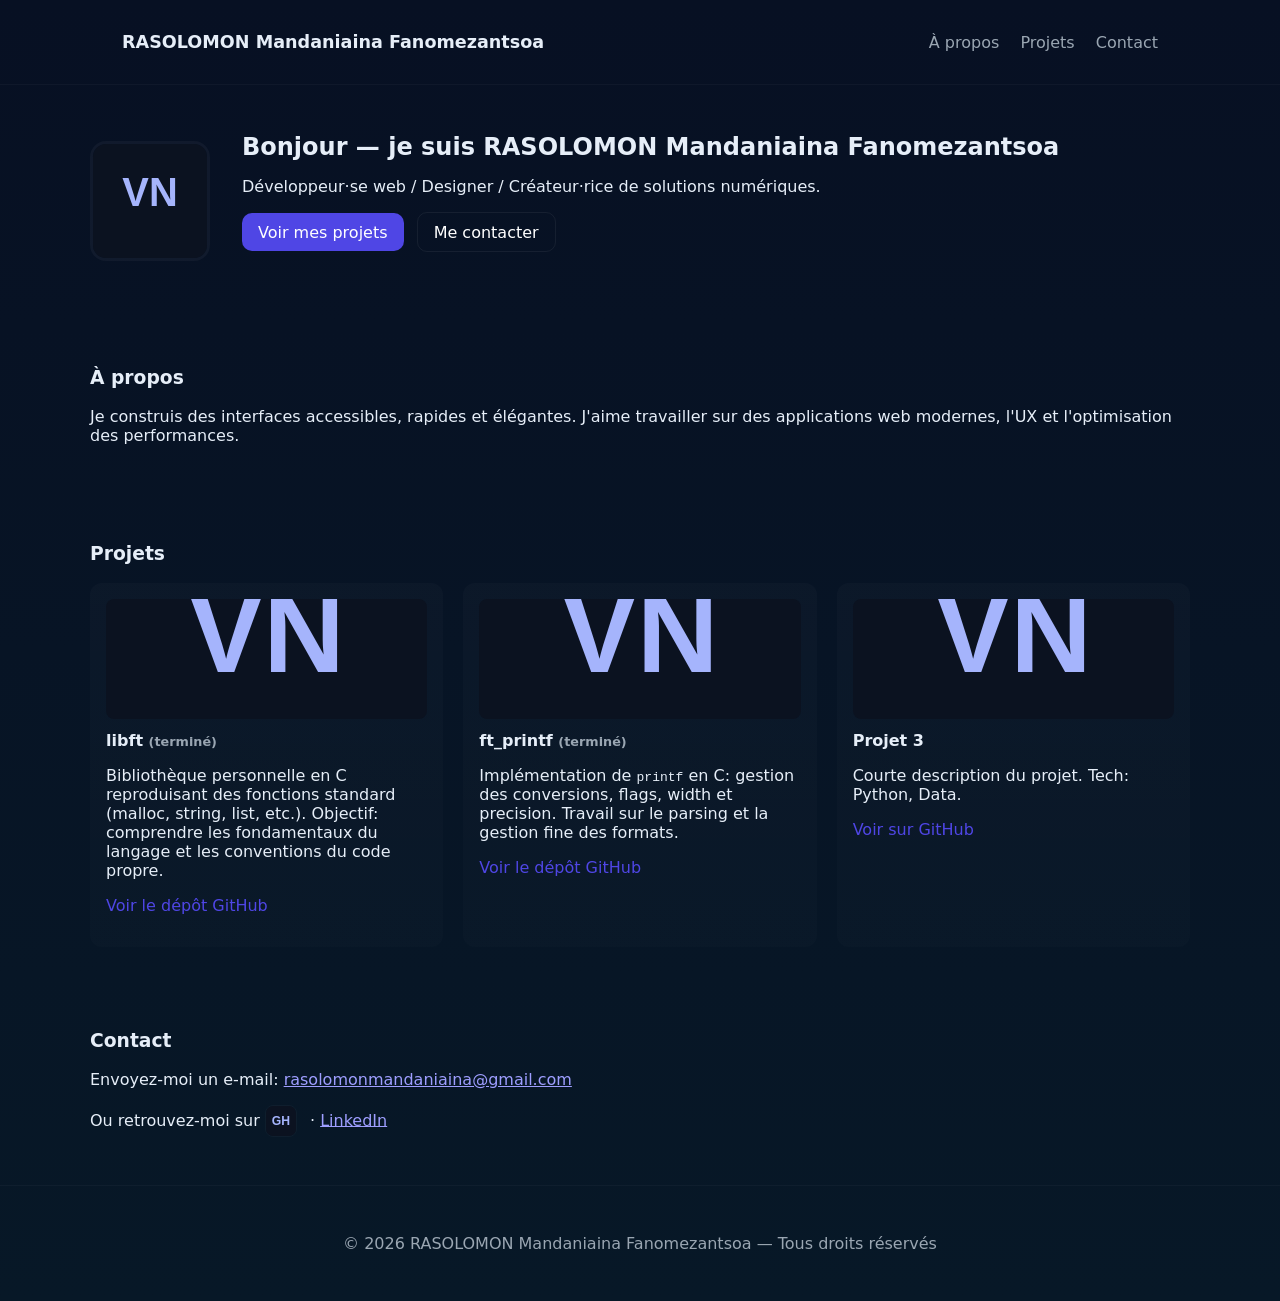
==== index.html @ cab3f806 "portfolio" ====
<!doctype html>
<html lang="fr">
<head>
  <meta charset="utf-8" />
  <meta name="viewport" content="width=device-width, initial-scale=1" />
  <title>Portfolio — Mandaniaina</title>
  <link rel="stylesheet" href="css/styles.css">
</head>
<body>
  <header class="site-header">
    <div class="container">
      <h1 class="logo">RASOLOMON Mandaniaina Fanomezantsoa</h1>
      <nav class="nav">
        <a href="#about">À propos</a>
        <a href="#projects">Projets</a>
        <a href="#contact">Contact</a>
      </nav>
    </div>
  </header>

  <main>
    <section id="hero" class="hero container">
      <img src="images/avatar.svg" alt="avatar" class="avatar">
      <div>
        <h2>Bonjour — je suis RASOLOMON Mandaniaina Fanomezantsoa</h2>
        <p>Développeur·se web / Designer / Créateur·rice de solutions numériques.</p>
        <p class="actions">
          <a class="btn" href="#projects">Voir mes projets</a>
          <a class="btn outline" href="#contact">Me contacter</a>
        </p>
      </div>
    </section>

    <section id="about" class="about container">
      <h3>À propos</h3>
      <p>Je construis des interfaces accessibles, rapides et élégantes. J'aime travailler sur des applications web modernes, l'UX et l'optimisation des performances.</p>
    </section>

    <section id="projects" class="projects container">
      <h3>Projets</h3>
      <div class="grid">
        <article class="card">
          <img src="images/avatar.svg" alt="libft">
          <h4>libft <span style="font-size:0.8rem;color:var(--muted);">(terminé)</span></h4>
          <p>Bibliothèque personnelle en C reproduisant des fonctions standard (malloc, string, list, etc.). Objectif: comprendre les fondamentaux du langage et les conventions du code propre.</p>
          <p><a href="https://github.com/Manda244/42_libft" class="link" target="_blank" rel="noopener noreferrer">Voir le dépôt GitHub</a></p>
        </article>

        <article class="card">
          <img src="images/avatar.svg" alt="ft_printf">
          <h4>ft_printf <span style="font-size:0.8rem;color:var(--muted);">(terminé)</span></h4>
          <p>Implémentation de <code>printf</code> en C: gestion des conversions, flags, width et precision. Travail sur le parsing et la gestion fine des formats.</p>
          <p><a href="https://github.com/Manda244/printf" class="link" target="_blank" rel="noopener noreferrer">Voir le dépôt GitHub</a></p>
        </article>

        <article class="card">
          <img src="images/avatar.svg" alt="projet 3">
          <h4>Projet 3</h4>
          <p>Courte description du projet. Tech: Python, Data.</p>
          <p><a href="#" class="link">Voir sur GitHub</a></p>
        </article>
      </div>
    </section>

    <section id="contact" class="contact container">
      <h3>Contact</h3>
      <p>Envoyez-moi un e-mail: <a href="mailto:rasolomonmandaniaina@gmail.com">rasolomonmandaniaina@gmail.com</a></p>
  <p>Ou retrouvez-moi sur <a href="https://github.com/Manda244" class="social-link" target="_blank" rel="noopener noreferrer" aria-label="GitHub" title="Voir mon profil GitHub"><img src="images/github.svg" alt="GitHub" /></a> · <a href="#">LinkedIn</a></p>
    </section>
  </main>

  <footer class="site-footer">
    <div class="container">© <span id="year"></span> RASOLOMON Mandaniaina Fanomezantsoa — Tous droits réservés</div>
  </footer>

  <script src="js/script.js"></script>
</body>
</html>
---- css/styles.css ----
/* Styles simples et responsives pour le portfolio */
:root{
  --bg:#0f1724;
  --card:#0b1220;
  --muted:#9aa6b2;
  --accent:#4f46e5;
  --radius:12px;
  --max-width:1100px;
  --gap:1.25rem;
  color-scheme: dark;
}
*{box-sizing:border-box}
body{
  margin:0;
  font-family:Inter, system-ui, -apple-system, 'Segoe UI', Roboto, 'Helvetica Neue', Arial;
  background:linear-gradient(180deg,#071023 0%, #071827 100%);
  color:#e6eef8;
  -webkit-font-smoothing:antialiased;
}
.container{max-width:var(--max-width);margin:0 auto;padding:2rem}
.site-header{border-bottom:1px solid rgba(255,255,255,0.03)}
.site-header .container{display:flex;align-items:center;justify-content:space-between}
.logo{margin:0;font-size:1.1rem}
.nav a{color:var(--muted);margin-left:1rem;text-decoration:none}
.hero{display:flex;gap:2rem;align-items:center;padding:3rem 0}
.avatar{width:120px;height:120px;border-radius:16px;flex-shrink:0;border:3px solid rgba(255,255,255,0.04)}
.hero h2{margin:0 0 .5rem}
.actions .btn{display:inline-block;padding:.6rem 1rem;border-radius:10px;background:var(--accent);color:white;text-decoration:none;margin-right:.5rem}
.btn.outline{background:transparent;border:1px solid rgba(255,255,255,0.06)}
.about, .projects, .contact{padding:2rem 0}
.projects .grid{display:grid;grid-template-columns:repeat(auto-fit,minmax(220px,1fr));gap:var(--gap)}
.card{background:linear-gradient(180deg, rgba(255,255,255,0.02), rgba(255,255,255,0.01));padding:1rem;border-radius:var(--radius);}
.card img{width:100%;height:120px;object-fit:cover;border-radius:8px}
.card h4{margin:.5rem 0}
.link{color:var(--accent);text-decoration:none}
.site-footer{border-top:1px solid rgba(255,255,255,0.03);padding:1rem 0;text-align:center;color:var(--muted)}
@media (max-width:700px){
  .hero{flex-direction:column;text-align:center}
  .site-header .container{padding:0 1rem}
}

/* Social icon styles */
.social-link img{width:32px;height:32px;vertical-align:middle;border-radius:8px;border:1px solid rgba(255,255,255,0.03)}
.social-link{display:inline-block;margin-right:.5rem}
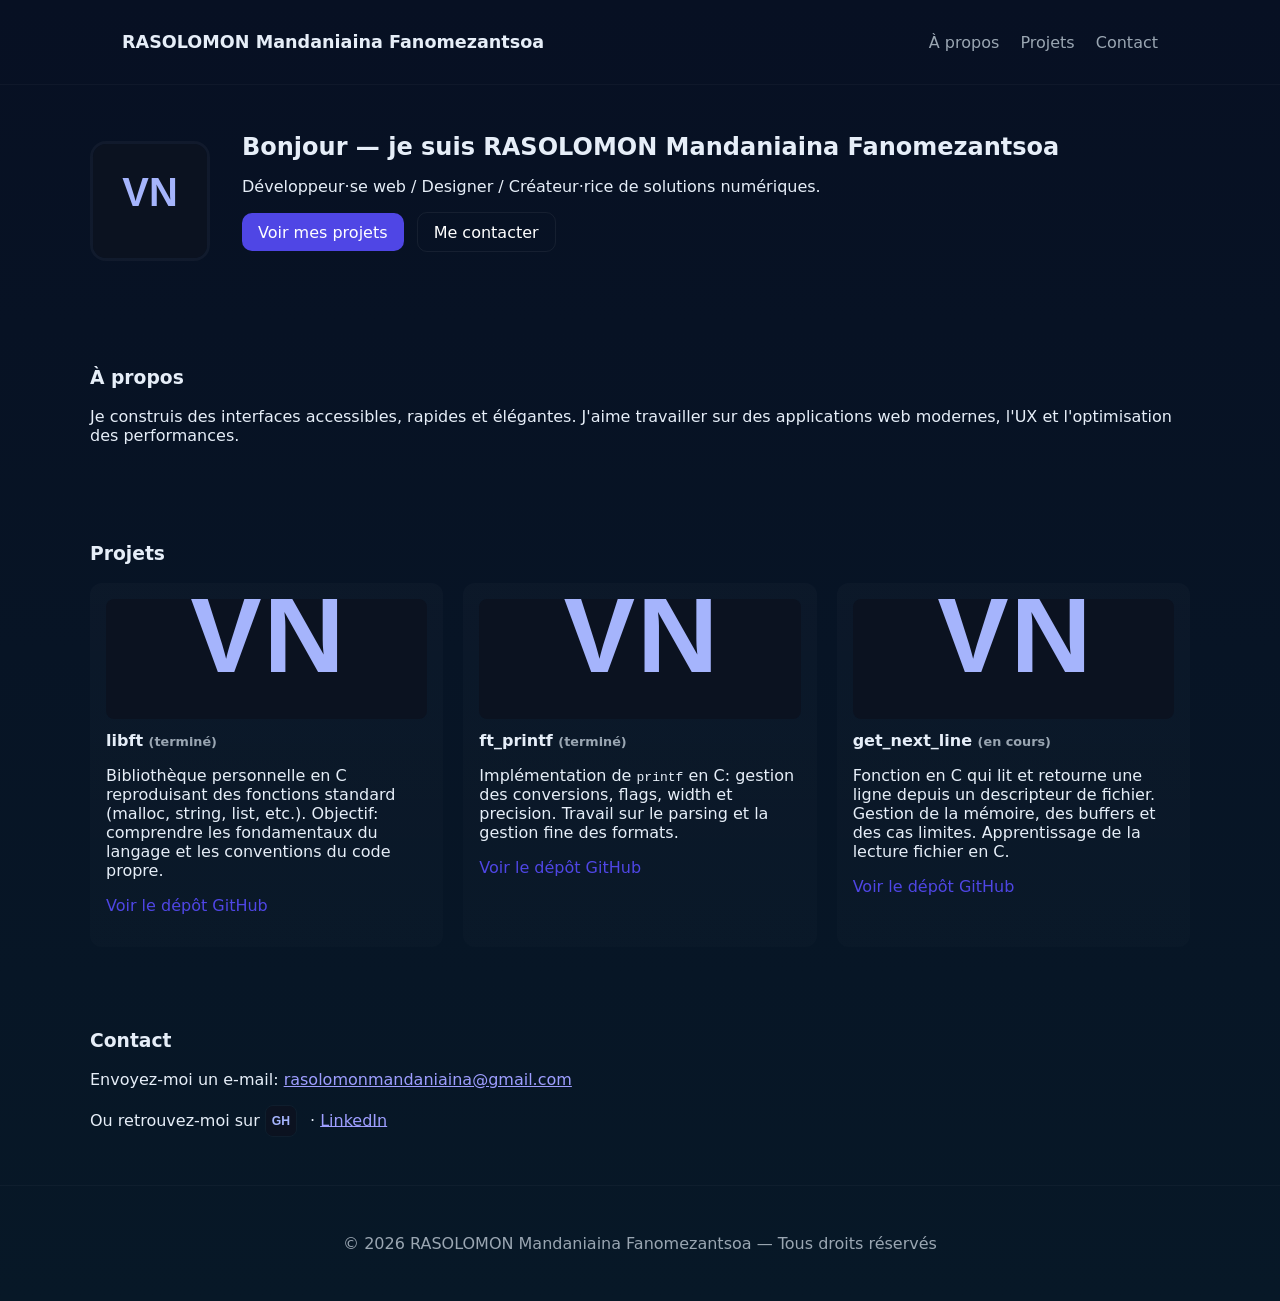
==== commit eeb79989: "portfolio" ====
--- a/index.html
+++ b/index.html
@@ -17,7 +17,7 @@
       </nav>
     </div>
   </header>
-
+  
   <main>
     <section id="hero" class="hero container">
       <img src="images/avatar.svg" alt="avatar" class="avatar">
@@ -54,10 +54,10 @@
         </article>
 
         <article class="card">
-          <img src="images/avatar.svg" alt="projet 3">
-          <h4>Projet 3</h4>
-          <p>Courte description du projet. Tech: Python, Data.</p>
-          <p><a href="#" class="link">Voir sur GitHub</a></p>
+            <img src="images/avatar.svg" alt="get_next_line">
+            <h4>get_next_line <span style="font-size:0.8rem;color:var(--muted);">(en cours)</span></h4>
+            <p>Fonction en C qui lit et retourne une ligne depuis un descripteur de fichier. Gestion de la mémoire, des buffers et des cas limites. Apprentissage de la lecture fichier en C.</p>
+            <p><a href="https://github.com/Manda244/get_next_line" class="link" target="_blank" rel="noopener noreferrer">Voir le dépôt GitHub</a></p>
         </article>
       </div>
     </section>
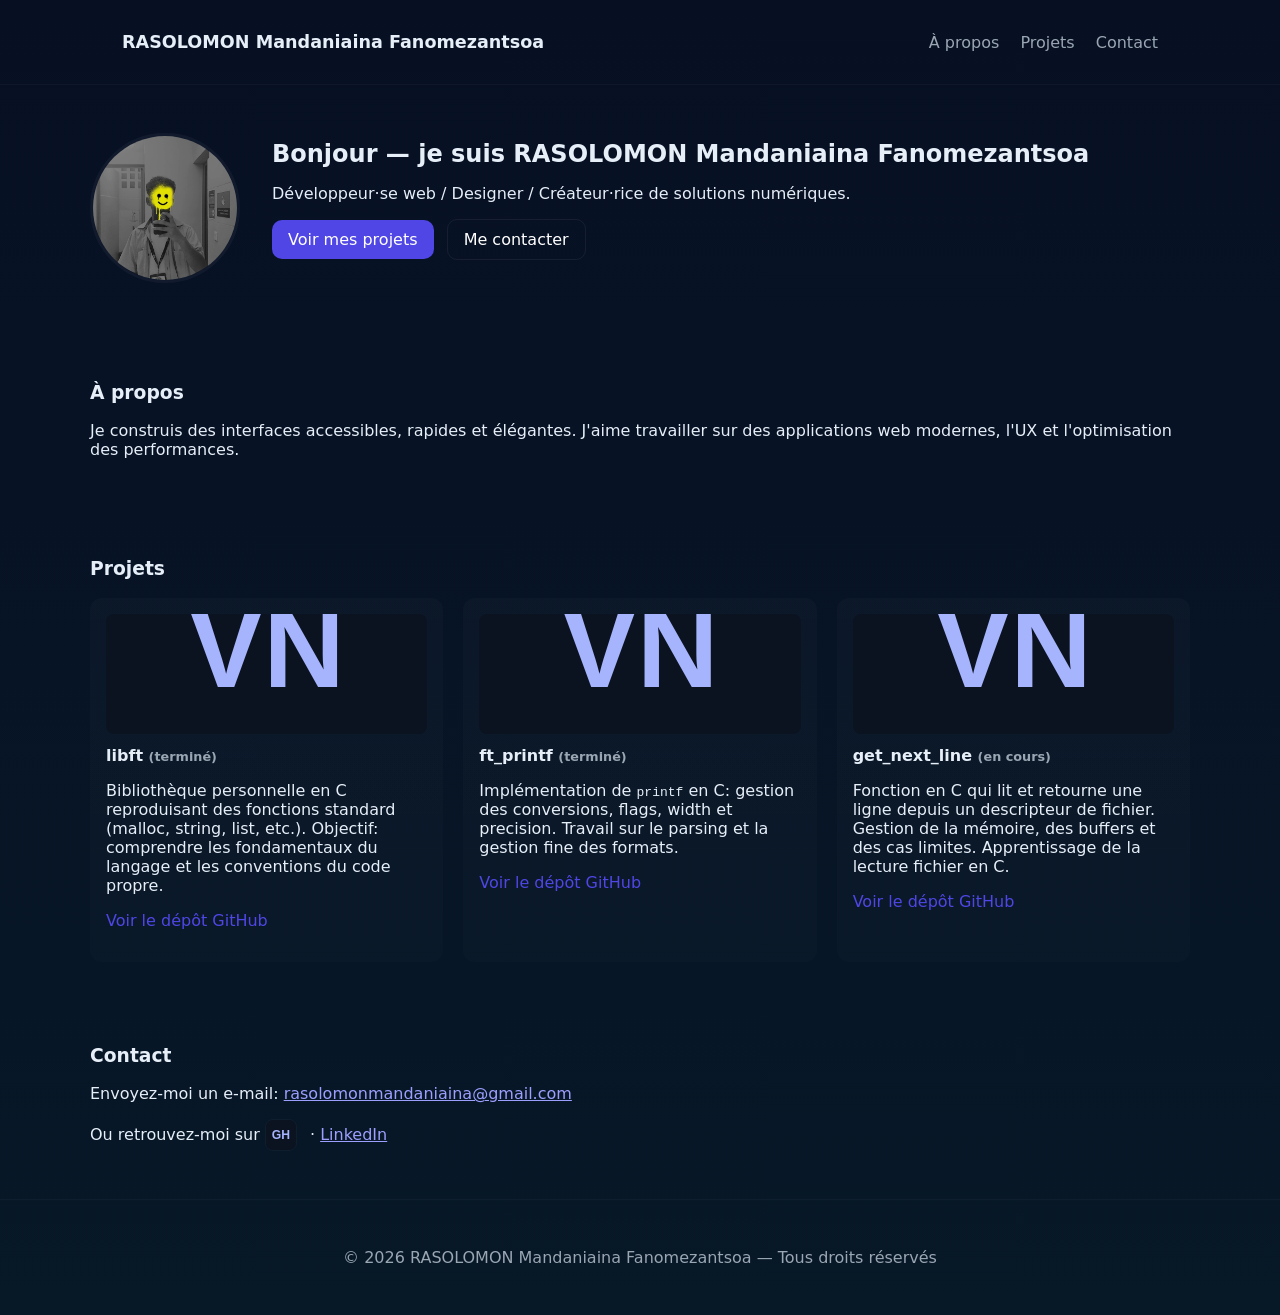
==== commit cd987f3d: "portfolio" ====
--- a/index.html
+++ b/index.html
@@ -20,7 +20,7 @@
   
   <main>
     <section id="hero" class="hero container">
-      <img src="images/avatar.svg" alt="avatar" class="avatar">
+      <img src="images/profil.jpg" alt="Profil" class="profil"/>
       <div>
         <h2>Bonjour — je suis RASOLOMON Mandaniaina Fanomezantsoa</h2>
         <p>Développeur·se web / Designer / Créateur·rice de solutions numériques.</p>
--- a/css/styles.css
+++ b/css/styles.css
@@ -39,6 +39,8 @@
   .site-header .container{padding:0 1rem}
 }
 
+.profil{width:150px;height:150px;border-radius:50%;border:3px solid rgba(255,255,255,0.04);object-fit:cover;flex-shrink:0}
+
 /* Social icon styles */
 .social-link img{width:32px;height:32px;vertical-align:middle;border-radius:8px;border:1px solid rgba(255,255,255,0.03)}
 .social-link{display:inline-block;margin-right:.5rem}
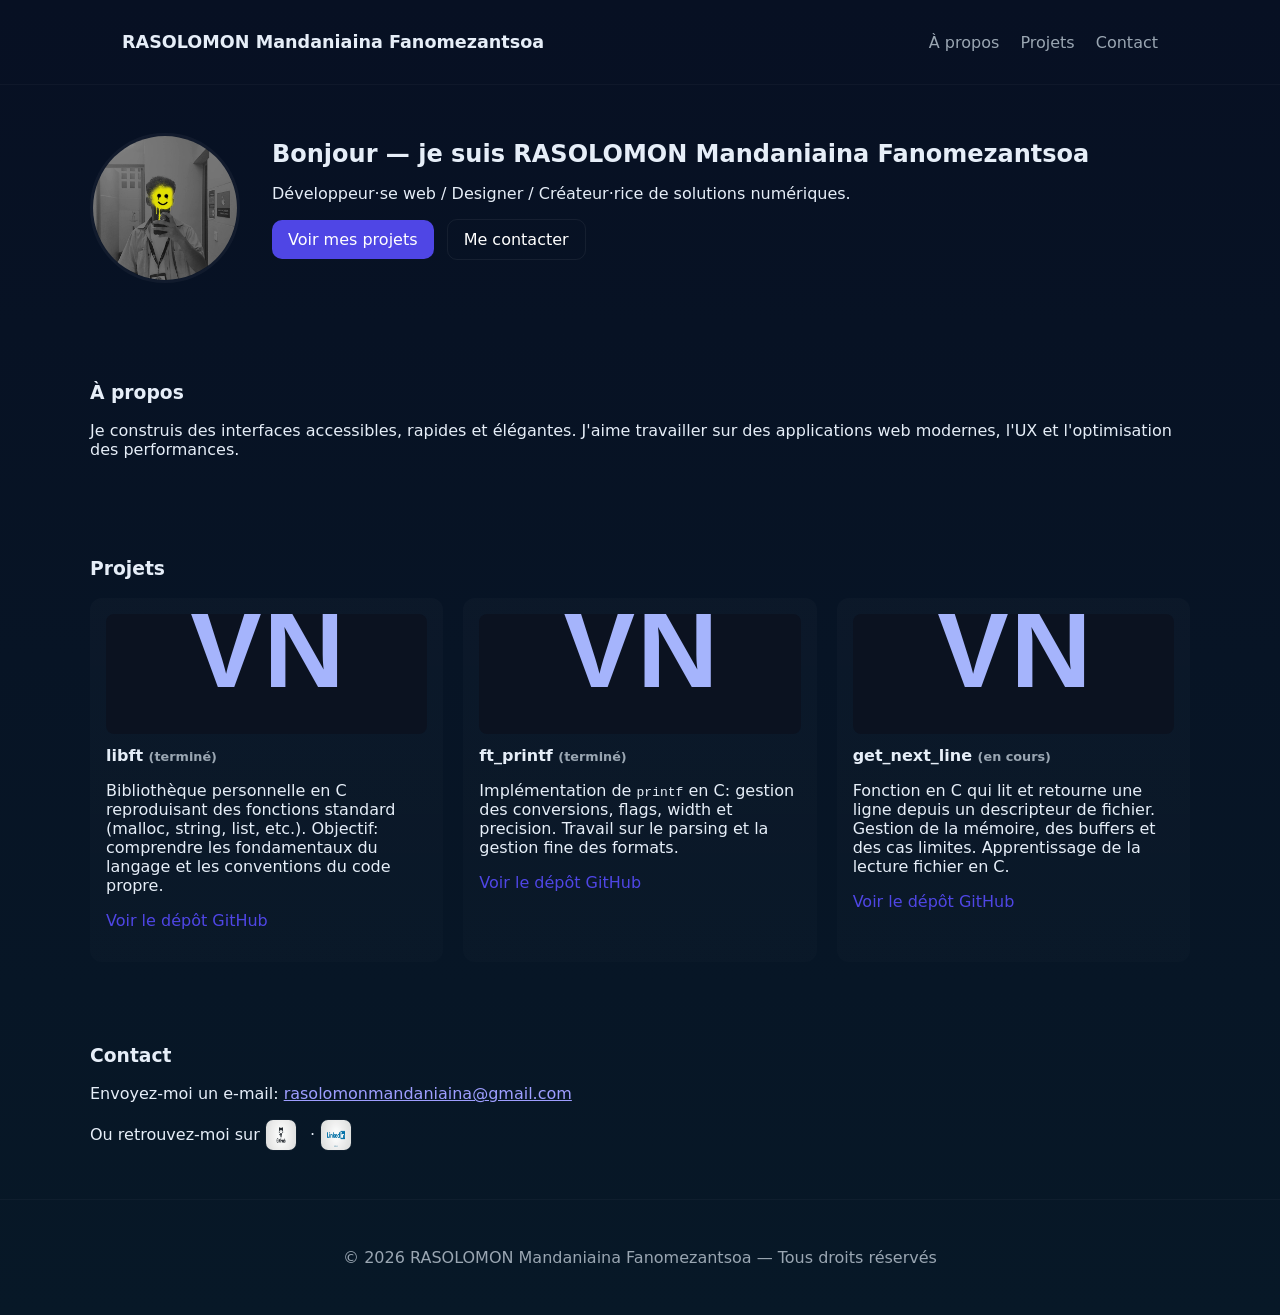
==== commit aa699995: "portfolio" ====
--- a/index.html
+++ b/index.html
@@ -65,7 +65,7 @@
     <section id="contact" class="contact container">
       <h3>Contact</h3>
       <p>Envoyez-moi un e-mail: <a href="mailto:rasolomonmandaniaina@gmail.com">rasolomonmandaniaina@gmail.com</a></p>
-  <p>Ou retrouvez-moi sur <a href="https://github.com/Manda244" class="social-link" target="_blank" rel="noopener noreferrer" aria-label="GitHub" title="Voir mon profil GitHub"><img src="images/github.svg" alt="GitHub" /></a> · <a href="#">LinkedIn</a></p>
+  <p>Ou retrouvez-moi sur <a href="https://github.com/Manda244" class="social-link" target="_blank" rel="noopener noreferrer" aria-label="GitHub" title="Voir mon profil GitHub"><img src="images/github.png" alt="GitHub" /></a> · <a href="https://www.linkedin.com/in/mandaniaina-fanomezantsoa-bba2663b3?lipi=urn%3Ali%3Apage%3Ad_flagship3_profile_view_base_contact_details%3BzVvQhXCxSs2YvWlHeenVxQ%3D%3D" class="social-link" target="_blank" rel="noopener noreferrer" aria-label="LinkedIn" title="Voir mon profil LinkedIn"><img src="images/linkedin.png" alt="LinkedIn" /></a></p>
     </section>
   </main>
 
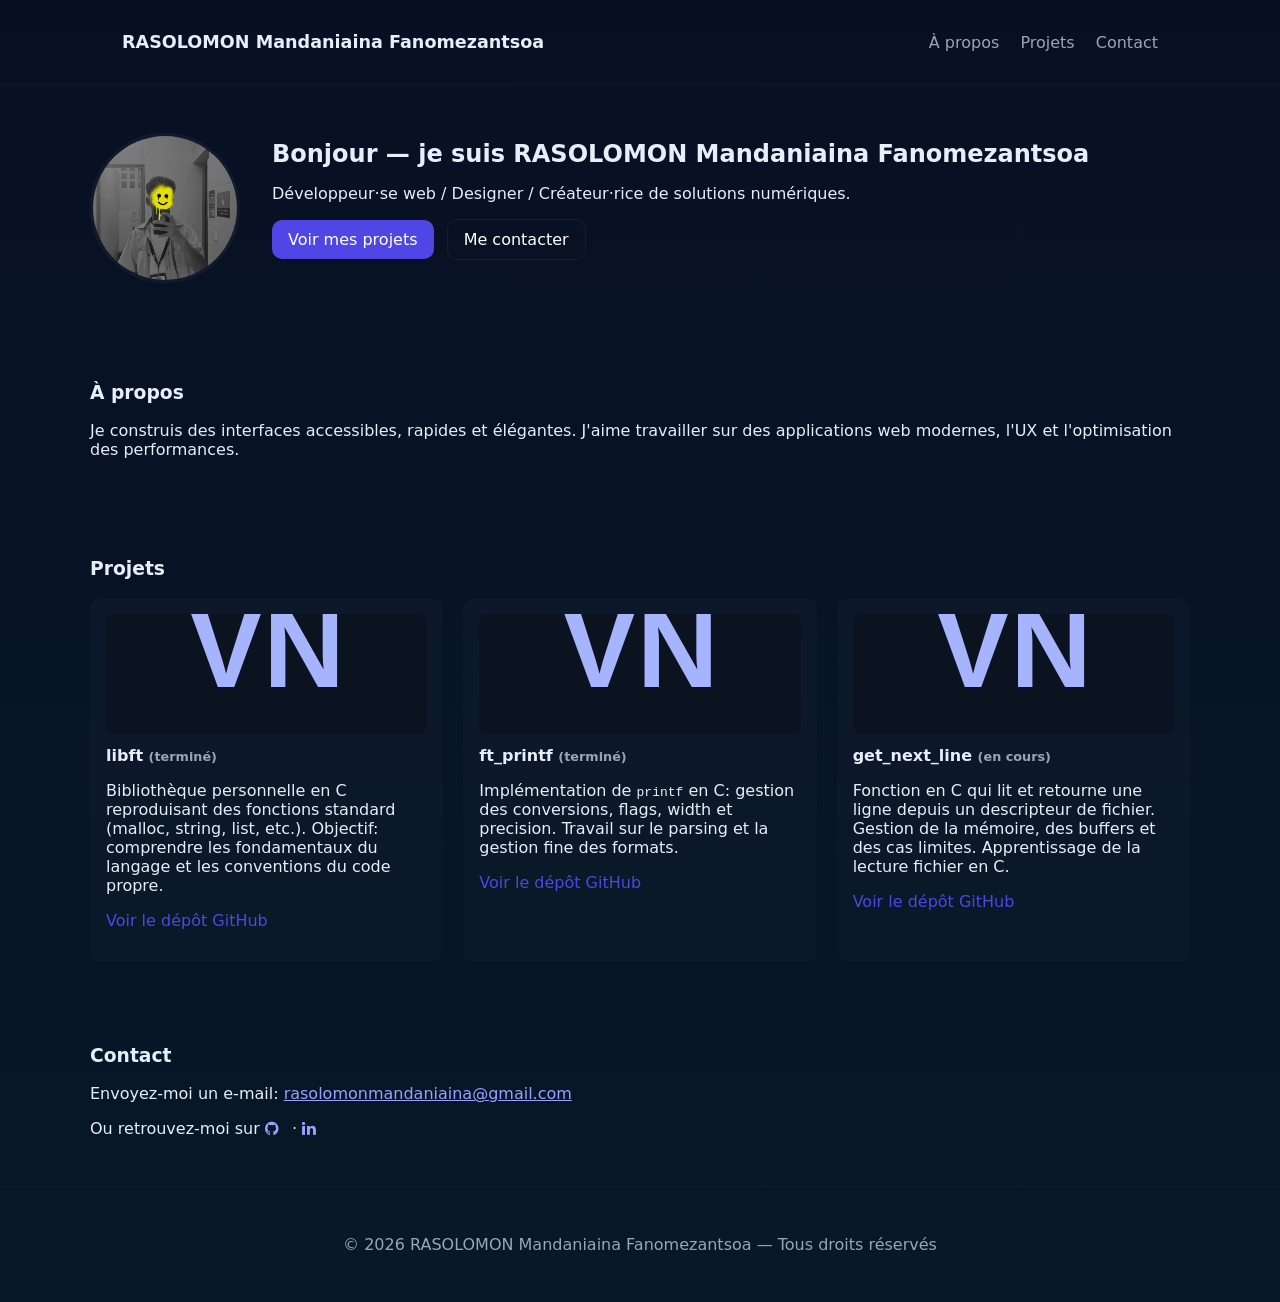
==== commit eaab4114: "portfolio" ====
--- a/index.html
+++ b/index.html
@@ -4,6 +4,7 @@
   <meta charset="utf-8" />
   <meta name="viewport" content="width=device-width, initial-scale=1" />
   <title>Portfolio — Mandaniaina</title>
+  <link rel="stylesheet" href="https://cdnjs.cloudflare.com/ajax/libs/font-awesome/4.7.0/css/font-awesome.min.css">
   <link rel="stylesheet" href="css/styles.css">
 </head>
 <body>
@@ -65,7 +66,7 @@
     <section id="contact" class="contact container">
       <h3>Contact</h3>
       <p>Envoyez-moi un e-mail: <a href="mailto:rasolomonmandaniaina@gmail.com">rasolomonmandaniaina@gmail.com</a></p>
-  <p>Ou retrouvez-moi sur <a href="https://github.com/Manda244" class="social-link" target="_blank" rel="noopener noreferrer" aria-label="GitHub" title="Voir mon profil GitHub"><img src="images/github.png" alt="GitHub" /></a> · <a href="https://www.linkedin.com/in/mandaniaina-fanomezantsoa-bba2663b3?lipi=urn%3Ali%3Apage%3Ad_flagship3_profile_view_base_contact_details%3BzVvQhXCxSs2YvWlHeenVxQ%3D%3D" class="social-link" target="_blank" rel="noopener noreferrer" aria-label="LinkedIn" title="Voir mon profil LinkedIn"><img src="images/linkedin.png" alt="LinkedIn" /></a></p>
+  <p>Ou retrouvez-moi sur <a href="https://github.com/Manda244" class="social-link" target="_blank" rel="noopener noreferrer" aria-label="GitHub" title="Voir mon profil GitHub"><i class="fa fa-github"></i></a> · <a href="https://www.linkedin.com/in/mandaniaina-fanomezantsoa-bba2663b3?lipi=urn%3Ali%3Apage%3Ad_flagship3_profile_view_base_contact_details%3BzVvQhXCxSs2YvWlHeenVxQ%3D%3D" class="social-link" target="_blank" rel="noopener noreferrer" aria-label="LinkedIn" title="Voir mon profil LinkedIn"><i class="fa fa-linkedin"></i></a></p>
     </section>
   </main>
 
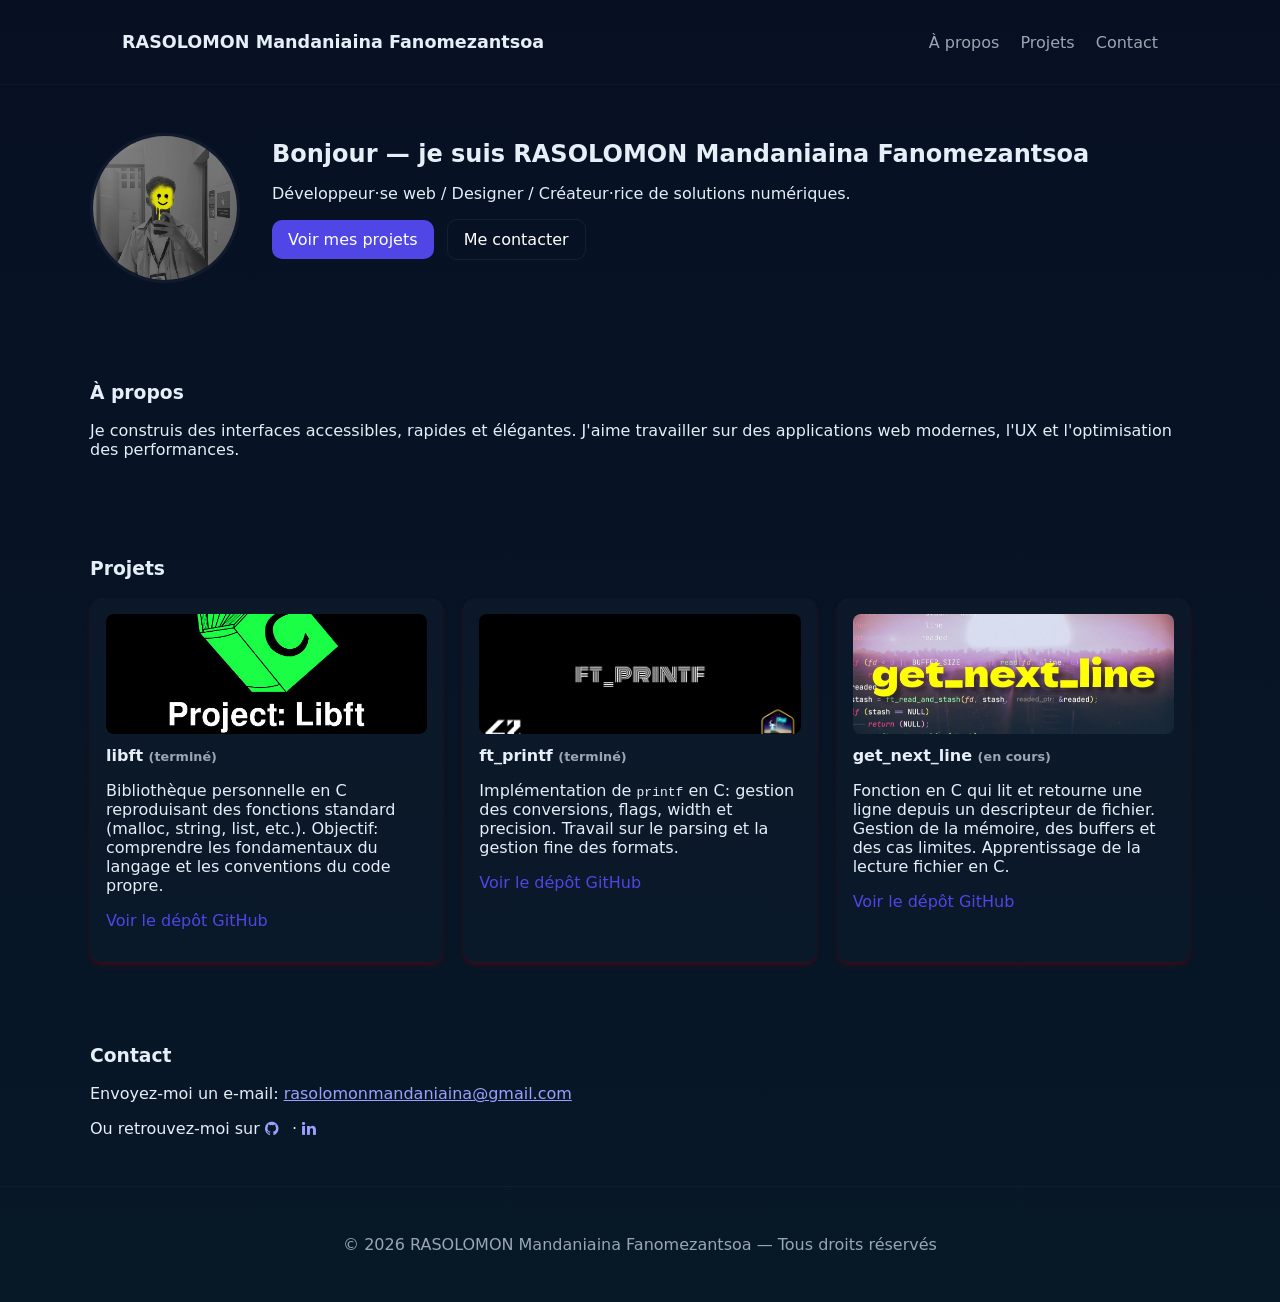
==== commit 36cfd365: "portfolio" ====
--- a/index.html
+++ b/index.html
@@ -41,21 +41,21 @@
       <h3>Projets</h3>
       <div class="grid">
         <article class="card">
-          <img src="images/avatar.svg" alt="libft">
+          <img src="images/libft.jpeg" alt="libft">
           <h4>libft <span style="font-size:0.8rem;color:var(--muted);">(terminé)</span></h4>
           <p>Bibliothèque personnelle en C reproduisant des fonctions standard (malloc, string, list, etc.). Objectif: comprendre les fondamentaux du langage et les conventions du code propre.</p>
           <p><a href="https://github.com/Manda244/42_libft" class="link" target="_blank" rel="noopener noreferrer">Voir le dépôt GitHub</a></p>
         </article>
 
         <article class="card">
-          <img src="images/avatar.svg" alt="ft_printf">
+          <img src="images/ft_printf.png" alt="ft_printf">
           <h4>ft_printf <span style="font-size:0.8rem;color:var(--muted);">(terminé)</span></h4>
           <p>Implémentation de <code>printf</code> en C: gestion des conversions, flags, width et precision. Travail sur le parsing et la gestion fine des formats.</p>
           <p><a href="https://github.com/Manda244/printf" class="link" target="_blank" rel="noopener noreferrer">Voir le dépôt GitHub</a></p>
         </article>
 
         <article class="card">
-            <img src="images/avatar.svg" alt="get_next_line">
+            <img src="images/get_next_line.jpg" alt="get_next_line">
             <h4>get_next_line <span style="font-size:0.8rem;color:var(--muted);">(en cours)</span></h4>
             <p>Fonction en C qui lit et retourne une ligne depuis un descripteur de fichier. Gestion de la mémoire, des buffers et des cas limites. Apprentissage de la lecture fichier en C.</p>
             <p><a href="https://github.com/Manda244/get_next_line" class="link" target="_blank" rel="noopener noreferrer">Voir le dépôt GitHub</a></p>
--- a/css/styles.css
+++ b/css/styles.css
@@ -29,7 +29,8 @@
 .btn.outline{background:transparent;border:1px solid rgba(255,255,255,0.06)}
 .about, .projects, .contact{padding:2rem 0}
 .projects .grid{display:grid;grid-template-columns:repeat(auto-fit,minmax(220px,1fr));gap:var(--gap)}
-.card{background:linear-gradient(180deg, rgba(255,255,255,0.02), rgba(255,255,255,0.01));padding:1rem;border-radius:var(--radius);}
+.card{background:linear-gradient(180deg, rgba(255,255,255,0.02), rgba(255,255,255,0.01));padding:1rem;border-radius:var(--radius);box-shadow:0 4px 6px -1px rgba(139, 0, 0, 0.3), 0 2px 4px -1px rgba(139, 0, 0, 0.2);transition:transform 0.3s ease, box-shadow 0.3s ease;}
+.card:hover{transform:translateY(-5px);box-shadow:0 10px 15px -3px rgba(139, 0, 0, 0.4), 0 4px 6px -2px rgba(139, 0, 0, 0.3);}
 .card img{width:100%;height:120px;object-fit:cover;border-radius:8px}
 .card h4{margin:.5rem 0}
 .link{color:var(--accent);text-decoration:none}
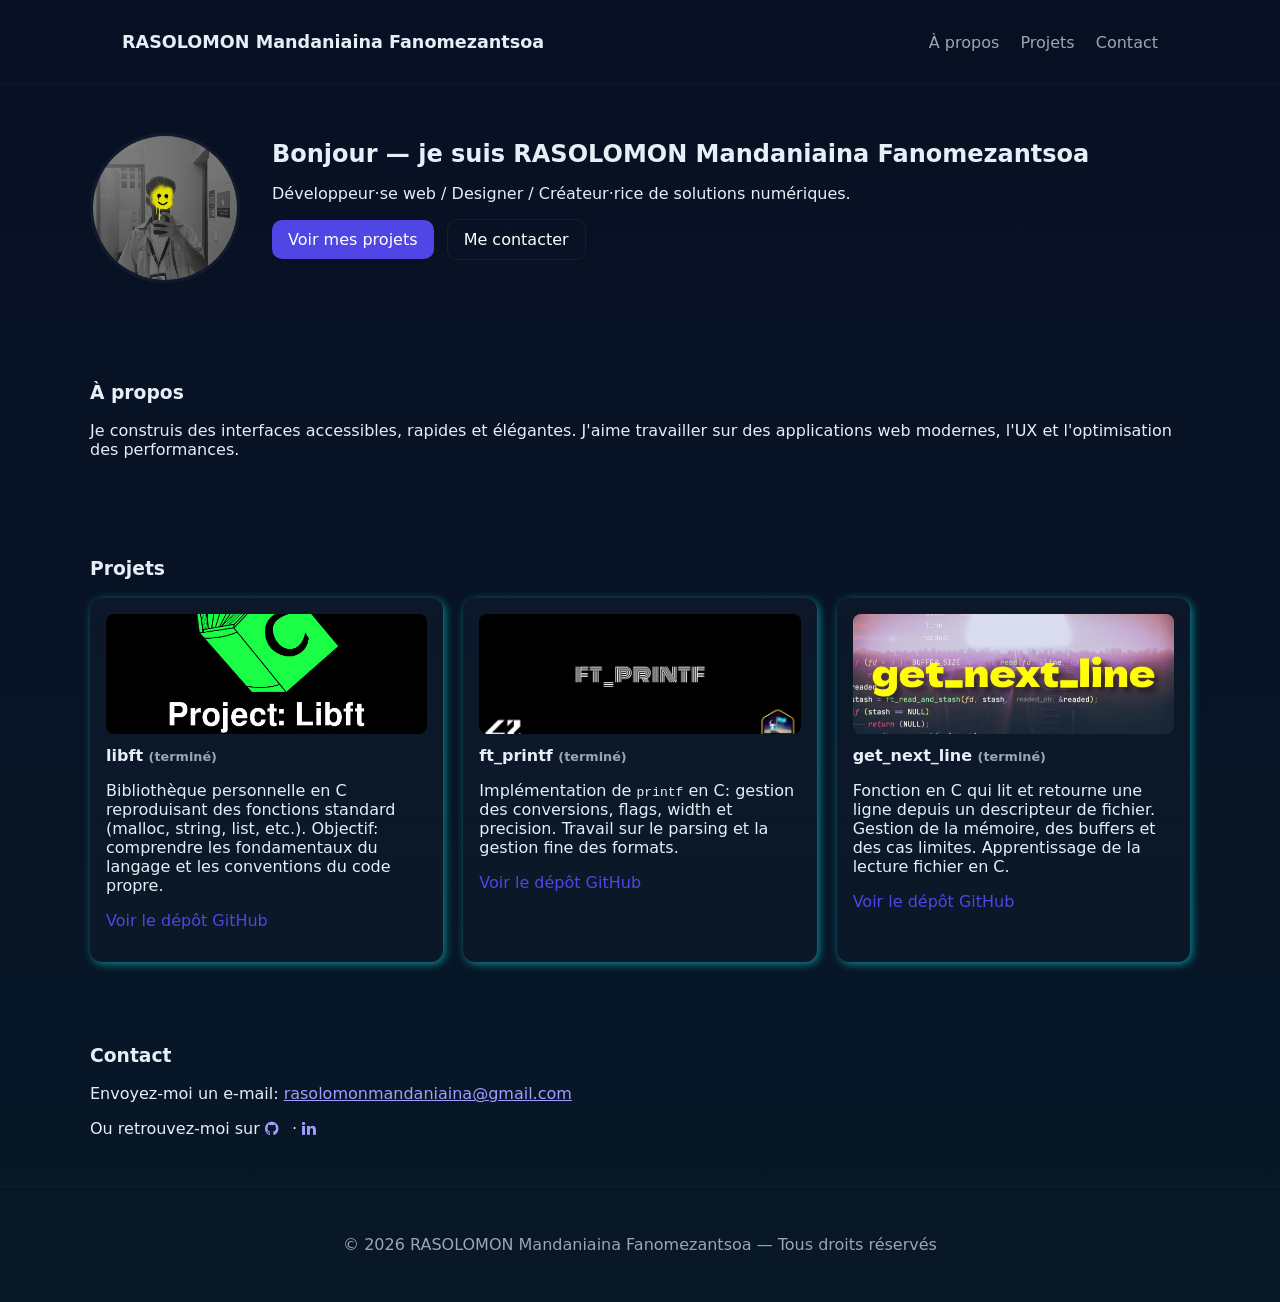
==== commit 86c4930b: "portfolio" ====
--- a/index.html
+++ b/index.html
@@ -56,7 +56,7 @@
 
         <article class="card">
             <img src="images/get_next_line.jpg" alt="get_next_line">
-            <h4>get_next_line <span style="font-size:0.8rem;color:var(--muted);">(en cours)</span></h4>
+            <h4>get_next_line <span style="font-size:0.8rem;color:var(--muted);">(terminé)</span></h4>
             <p>Fonction en C qui lit et retourne une ligne depuis un descripteur de fichier. Gestion de la mémoire, des buffers et des cas limites. Apprentissage de la lecture fichier en C.</p>
             <p><a href="https://github.com/Manda244/get_next_line" class="link" target="_blank" rel="noopener noreferrer">Voir le dépôt GitHub</a></p>
         </article>
--- a/css/styles.css
+++ b/css/styles.css
@@ -17,31 +17,137 @@
   color:#e6eef8;
   -webkit-font-smoothing:antialiased;
 }
-.container{max-width:var(--max-width);margin:0 auto;padding:2rem}
-.site-header{border-bottom:1px solid rgba(255,255,255,0.03)}
-.site-header .container{display:flex;align-items:center;justify-content:space-between}
-.logo{margin:0;font-size:1.1rem}
-.nav a{color:var(--muted);margin-left:1rem;text-decoration:none}
-.hero{display:flex;gap:2rem;align-items:center;padding:3rem 0}
-.avatar{width:120px;height:120px;border-radius:16px;flex-shrink:0;border:3px solid rgba(255,255,255,0.04)}
-.hero h2{margin:0 0 .5rem}
-.actions .btn{display:inline-block;padding:.6rem 1rem;border-radius:10px;background:var(--accent);color:white;text-decoration:none;margin-right:.5rem}
-.btn.outline{background:transparent;border:1px solid rgba(255,255,255,0.06)}
+.container{
+  max-width:var(--max-width);
+  margin:0 auto;
+  padding:2rem;
+}
+
+.site-header{
+  border-bottom:1px solid rgba(255,255,255,0.03);
+}
+
+.site-header .container{
+  display:flex;
+  align-items:center;
+  justify-content:space-between;
+}
+
+.logo{
+  margin: 0;
+  font-size:1.1rem;
+}
+
+.nav a{
+  color: var(--muted);
+  margin-left: 1rem;
+  text-decoration: none;
+}
+
+.hero{
+  display: flex;
+  gap: 2rem;
+  align-items: center;
+  padding: 3rem 0;
+}
+
+.avatar{
+  width: 120px;
+  height: 120px;
+  border-radius: 16px;
+  flex-shrink: 0;
+  border: 3px solid rgba(255,255,255,0.04);
+}
+
+.hero h2{
+  margin:0 0 .5rem;
+}
+
+.actions .btn{
+  display: inline-block;
+  padding:.6rem 1rem;
+  border-radius: 10px;
+  background: var(--accent);
+  color: white;
+  text-decoration: none;
+  margin-right:.5rem;
+}
+
+.btn.outline{
+  background: transparent;
+  border: 1px solid rgba(255,255,255,0.06);
+}
+
 .about, .projects, .contact{padding:2rem 0}
-.projects .grid{display:grid;grid-template-columns:repeat(auto-fit,minmax(220px,1fr));gap:var(--gap)}
-.card{background:linear-gradient(180deg, rgba(255,255,255,0.02), rgba(255,255,255,0.01));padding:1rem;border-radius:var(--radius);box-shadow:0 4px 6px -1px rgba(139, 0, 0, 0.3), 0 2px 4px -1px rgba(139, 0, 0, 0.2);transition:transform 0.3s ease, box-shadow 0.3s ease;}
-.card:hover{transform:translateY(-5px);box-shadow:0 10px 15px -3px rgba(139, 0, 0, 0.4), 0 4px 6px -2px rgba(139, 0, 0, 0.3);}
-.card img{width:100%;height:120px;object-fit:cover;border-radius:8px}
-.card h4{margin:.5rem 0}
-.link{color:var(--accent);text-decoration:none}
-.site-footer{border-top:1px solid rgba(255,255,255,0.03);padding:1rem 0;text-align:center;color:var(--muted)}
+
+.projects .grid{
+  display: grid;
+  grid-template-columns: repeat(auto-fit,minmax(220px,1fr));
+  gap: var(--gap);
+}
+
+.card{
+  background: linear-gradient(180deg, rgba(255,255,255,0.02), rgba(255,255,255,0.01));
+  padding: 1rem;
+  border-radius: var(--radius);
+  box-shadow: 2px 2px 8px rgba(0, 255, 255, 0.5), 0 2px 4px -1px rgba(139, 0, 0, 0.2);
+  transition: transform 0.3s ease, box-shadow 0.3s ease;
+}
+
+.card:hover{
+  transform: translateY(-5px);
+  box-shadow: 0 10px 15px -3px rgba(139, 0, 0, 0.4), 0 4px 6px -2px rgba(139, 0, 0, 0.3);
+}
+.card img{
+  width: 100%;
+  height: 120px;
+  object-fit: cover;
+  border-radius: 8px;
+}
+
+.card h4{margin:.5rem 0;}
+
+.link{
+  color: var(--accent);
+  text-decoration: none;
+}
+
+.site-footer{
+  border-top: 1px solid rgba(255,255,255,0.03);
+  padding: 1rem 0;
+  text-align: center;
+  color: var(--muted);
+}
+
 @media (max-width:700px){
   .hero{flex-direction:column;text-align:center}
   .site-header .container{padding:0 1rem}
 }
 
-.profil{width:150px;height:150px;border-radius:50%;border:3px solid rgba(255,255,255,0.04);object-fit:cover;flex-shrink:0}
+.btn:hover{
+  transform: translateY(-5px);
+  box-shadow: 0 10px 15px -3px rgba(139, 0, 0, 0.4), 0 4px 6px -2px rgba(139, 0, 0, 0.3);
+}
+
+.profil{
+  width: 150px;
+  height: 150px;
+  border-radius: 50%;
+  border: 3px solid rgba(255,255,255,0.04);
+  object-fit: cover;
+  flex-shrink: 0;
+}
 
 /* Social icon styles */
-.social-link img{width:32px;height:32px;vertical-align:middle;border-radius:8px;border:1px solid rgba(255,255,255,0.03)}
-.social-link{display:inline-block;margin-right:.5rem}
+.social-link img{
+  width: 32px;
+  height: 32px;
+  vertical-align: middle;
+  border-radius: 8px;
+  border: 1px solid rgba(255,255,255,0.03);
+}
+
+.social-link{
+  display: inline-block;
+  margin-right:.5rem;
+}
